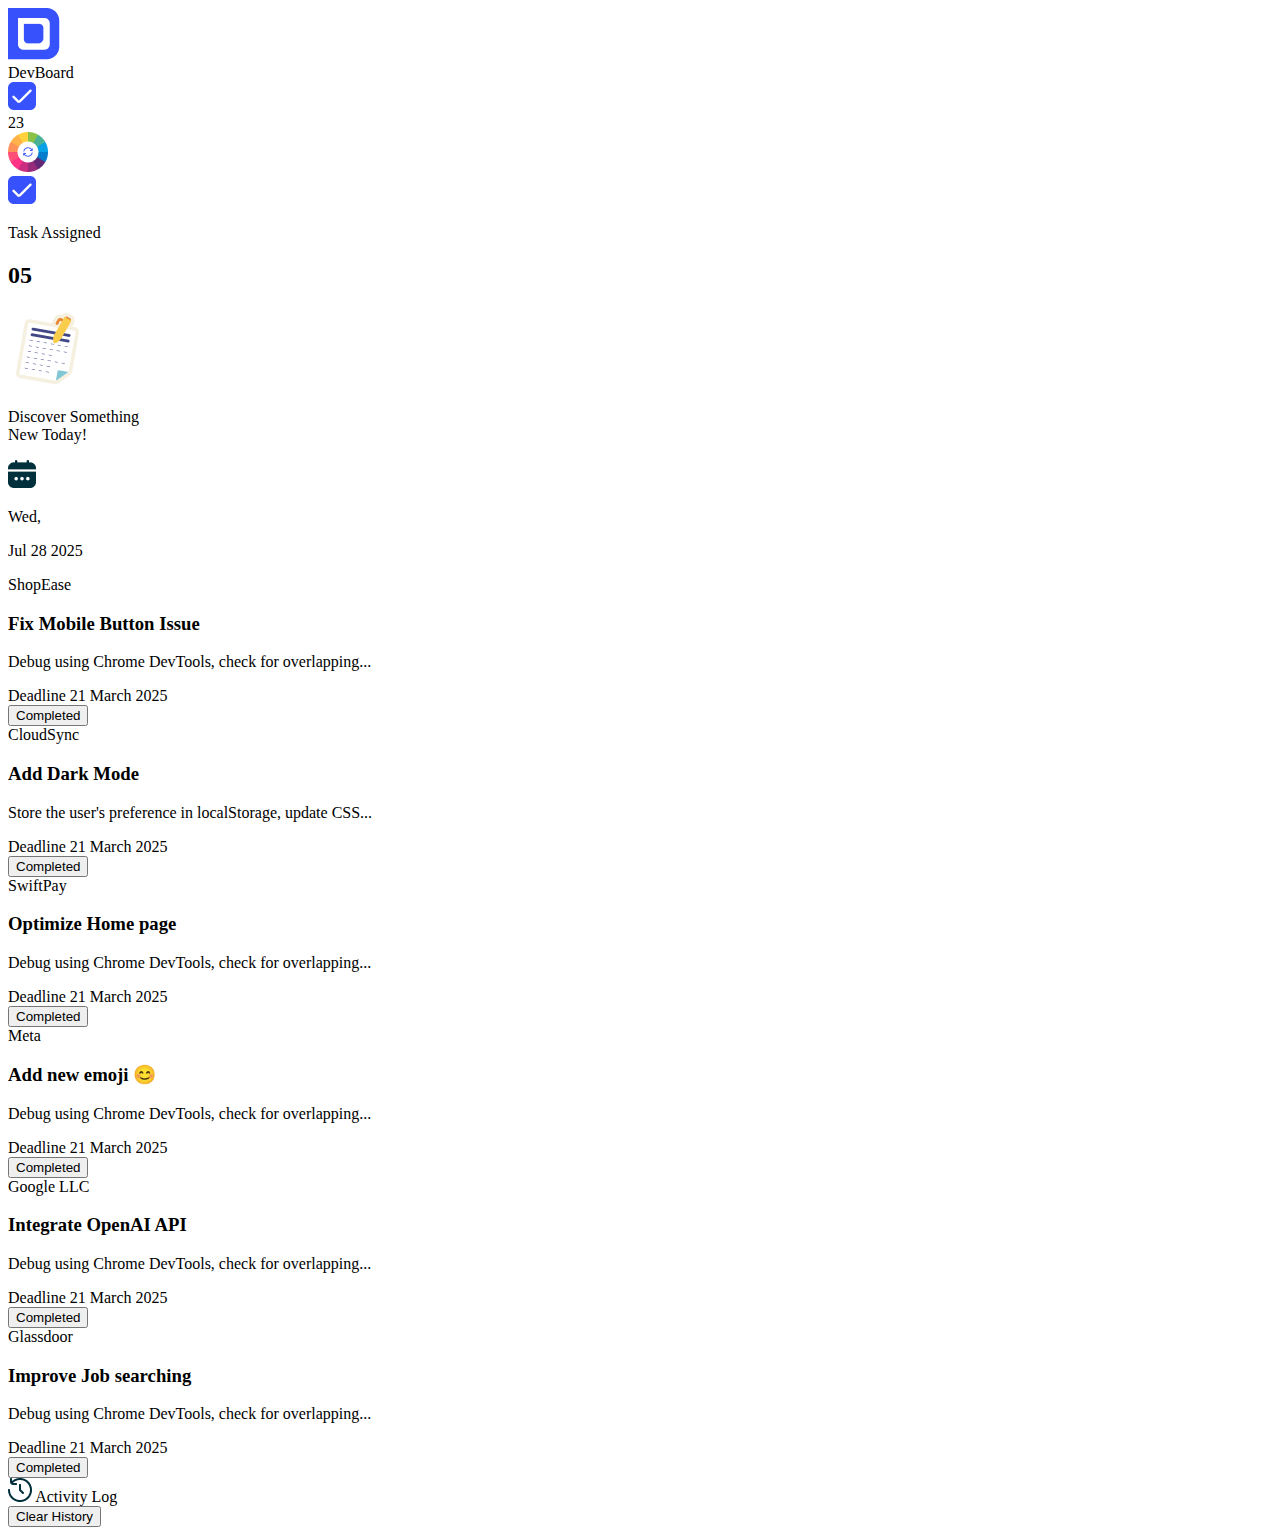
==== index.html @ 0753db9e "added second commit" ====
<!DOCTYPE html>
<html lang="en">
<head>
    <meta charset="UTF-8">
    <meta name="viewport" content="width=device-width, initial-scale=1.0">
    <title>Document</title>
    <link rel="preconnect" href="https://fonts.googleapis.com">
<link rel="preconnect" href="https://fonts.gstatic.com" crossorigin>
<link href="https://fonts.googleapis.com/css2?family=Poppins:ital,wght@0,100;0,200;0,300;0,400;0,500;0,600;0,700;0,800;0,900;1,100;1,200;1,300;1,400;1,500;1,600;1,700;1,800;1,900&display=swap" rel="stylesheet">
    <link rel="stylesheet" href="style/new.css">
</head>
<body class="poppins-regular">
    <header class="header">
        <div class="dev">
            <img src="assets/logo.png" alt="">
            <div class="logo"><span class="n1">Dev</span><span class="n2">Board</span></div>
        </div>
        <div class="header-right">
          <div class="checkpoint">
            <div class="checkpoint-icon">
              <img src="assets/checkbox.png" alt="">
            </div> <span class="checkpoint-count" id="checkpointCount">23</span>
          </div>
          <div class="theme-switcher">
            <img class="theme-switcher-icon" src="assets/theme-btn.png" alt="">
          </div>
        </div>
    </header>

    <div class=" dashboard dashboard-content">

        <div class="dashboard-top">
        <div class="task-assigned">
          <div class=" icon task-icon">
            <img src="assets/checkbox.png" alt="">
          </div>
          <div class="task-info">
            <p>Task Assigned</p>
            <h2 id="taskAssignedCount">05</h2>
          </div>
        </div>

        <div class="discover-banner" id="discoverBanner">
          <div class="calendar-icon board">
           <img src="assets/board.png" alt="">
          </div>
          <div class="discover-text">
            <p>Discover Something <br> New Today!</p>
          </div>
        </div>

        <div class="date-display">
          <div class=" icon calendar-icon">
           <img src="assets/calender.png" alt="">
          </div>
          <div class="date-info">
            <p>Wed,</p>
            <p>Jul 28 2025</p>
          </div>
        </div>
      </div>

      <div class="main-content-wrapper">
        <div class="task-grid">
          <div class="task-card">
            <div class="task-card-header">
              <span class="company">ShopEase</span>
            </div>
            <h3 class="task-title">Fix Mobile Button Issue</h3>
            <p class="task-description">Debug using Chrome DevTools, check for overlapping...</p>
            <div class="task-footer">
              <div class="deadline">
                <span>Deadline</span>
                <span>21 March 2025</span>
              </div>
              <button class="completed-btn" id="completeBtn1">Completed</button>
            </div>
          </div>

          <div class="task-card">
            <div class="task-card-header">
              <span class="company">CloudSync</span>
            </div>
            <h3 class="task-title">Add Dark Mode</h3>
            <p class="task-description">Store the user's preference in localStorage, update CSS...</p>
            <div class="task-footer">
              <div class="deadline">
                <span>Deadline</span>
                <span>21 March 2025</span>
              </div>
              <button class="completed-btn" id="completeBtn2">Completed</button>
            </div>
          </div>

          <div class="task-card">
            <div class="task-card-header">
              <span class="company">SwiftPay</span>
            </div>
            <h3 class="task-title">Optimize Home page</h3>
            <p class="task-description">Debug using Chrome DevTools, check for overlapping...</p>
            <div class="task-footer">
              <div class="deadline">
                <span>Deadline</span>
                <span>21 March 2025</span>
              </div>
              <button class="completed-btn" id="completeBtn3">Completed</button>
            </div>
          </div>

          <div class="task-card">
            <div class="task-card-header">
              <span class="company">Meta</span>
            </div>
            <h3 class="task-title">Add new emoji 😊</h3>
            <p class="task-description">Debug using Chrome DevTools, check for overlapping...</p>
            <div class="task-footer">
              <div class="deadline">
                <span>Deadline</span>
                <span>21 March 2025</span>
              </div>
              <button class="completed-btn" id="completeBtn4">Completed</button>
            </div>
          </div>

          <div class="task-card">
            <div class="task-card-header">
              <span class="company">Google LLC</span>
            </div>
            <h3 class="task-title">Integrate OpenAI API</h3>
            <p class="task-description">Debug using Chrome DevTools, check for overlapping...</p>
            <div class="task-footer">
              <div class="deadline">
                <span>Deadline</span>
                <span>21 March 2025</span>
              </div>
              <button class="completed-btn" id="completeBtn5">Completed</button>
            </div>
          </div>

          <div class="task-card">
            <div class="task-card-header">
              <span class="company">Glassdoor</span>
            </div>
            <h3 class="task-title">Improve Job searching</h3>
            <p class="task-description">Debug using Chrome DevTools, check for overlapping...</p>
            <div class="task-footer">
              <div class="deadline">
                <span>Deadline</span>
                <span>21 March 2025</span>
              </div>
              <button class="completed-btn" id="completeBtn6">Completed</button>
            </div>
          </div>
        </div>


        <div class="activity-log">
          <div class="activity-header">
            <div class="activity-title">
              <img src="assets/activity.png" alt="">
              <span>Activity Log</span>
            </div>
            <button class="clear-history" id="clearHistoryBtn">Clear History</button>
          </div>
          <div class="activity-items" id="activityItemsContainer">
              </div>
        </div>
      </div>


    </div>
    <script src="js/new.js"></script>
</body>
</html>
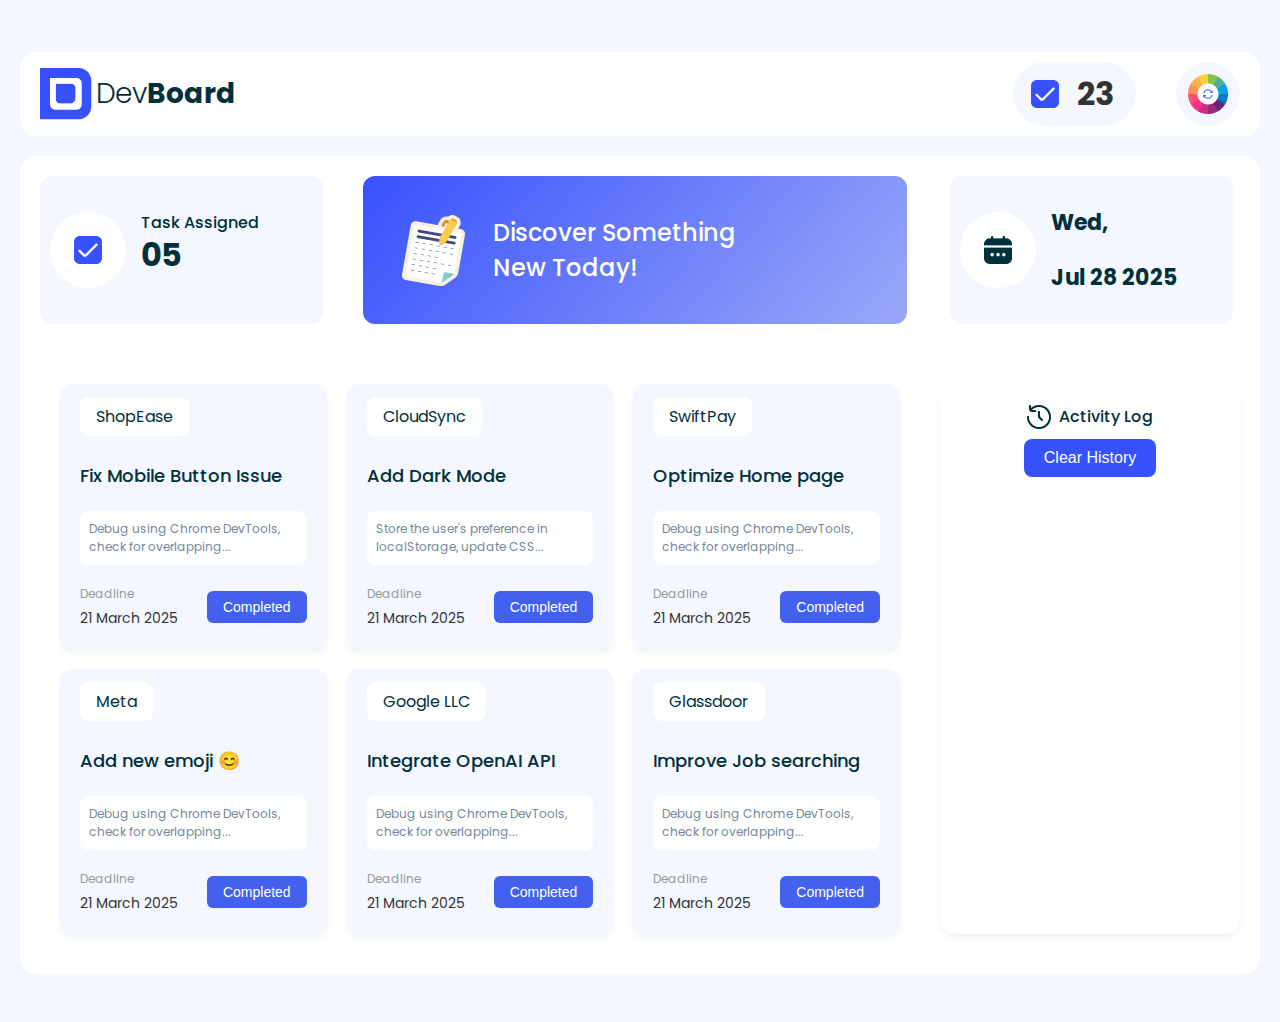
==== commit d49e29c4: "added third commit" ====
--- a/index.html
+++ b/index.html
@@ -7,7 +7,7 @@
     <link rel="preconnect" href="https://fonts.googleapis.com">
 <link rel="preconnect" href="https://fonts.gstatic.com" crossorigin>
 <link href="https://fonts.googleapis.com/css2?family=Poppins:ital,wght@0,100;0,200;0,300;0,400;0,500;0,600;0,700;0,800;0,900;1,100;1,200;1,300;1,400;1,500;1,600;1,700;1,800;1,900&display=swap" rel="stylesheet">
-    <link rel="stylesheet" href="style/new.css">
+    <link rel="stylesheet" href="styles/style.css">
 </head>
 <body class="poppins-regular">
     <header class="header">
--- a/styles/style.css
+++ b/styles/style.css
@@ -0,0 +1,404 @@
+.poppins-regular {
+    font-family: "Poppins";
+    font-weight: 400;
+    font-style: normal;
+}
+
+body {
+    background-color: #F4F7FF;
+    color: #333;
+    display: flex;
+    flex-direction: column;
+    justify-content: center;
+    align-items: center;
+    min-height: 100vh;
+    padding: 20px;
+}
+
+.n1 {
+    font-weight: 300;
+    color: #00303C;
+
+}
+
+.n2 {
+    font-weight: 700;
+    color: #00303C;
+}
+
+.dev {
+    display: flex;
+    align-items: center;
+    gap: 4px;
+}
+
+.header {
+    display: flex;
+    width: 1200px;
+    justify-content: space-between;
+    align-items: center;
+    padding: 10px 20px;
+    background-color: white;
+    border-radius: 16px;
+    margin-top: 24px;
+}
+
+.logo {
+    font-size: 28px;
+
+}
+
+.header-right {
+    display: flex;
+    align-items: center;
+    gap: 20px;
+}
+
+.checkpoint {
+    display: flex;
+    justify-content: space-between;
+    align-items: center;
+    width: 123px;
+    height: 64px;
+    border-radius: 32px;
+    background-color: #F4F7FF;
+    margin-right: 20px;
+}
+
+.checkpoint-icon {
+    width: 28px;
+    height: 28px;
+    padding: 18px;
+    display: inline-block;
+}
+
+.checkpoint-count {
+    font-size: 32px;
+
+    width: 62px;
+
+    font-weight: 700;
+    color: #333;
+
+}
+
+.theme-switcher {
+    width: 64px;
+    height: 64px;
+    display: flex;
+    align-items: center;
+    justify-content: center;
+    border-radius: 32px;
+    overflow: hidden;
+    margin-right: 0px;
+    background-color: #F4F7FF;
+
+}
+
+.theme-switcher-icon {
+    width: 40px;
+    height: 40px;
+}
+
+
+
+.dashboard {
+    background-color: white;
+    width: 1200px;
+    border-radius: 16px;
+    overflow: hidden;
+    margin-top: 20px;
+    margin-bottom: 20px;
+}
+
+
+
+/* Dashboard content */
+.dashboard-content {
+    padding: 20px;
+    display: flex;
+    flex-direction: column;
+    gap: 20px;
+    position: relative;
+}
+
+/* Dashboard top section */
+.dashboard-top {
+    display: grid;
+    grid-template-columns: 1fr 2fr 1fr;
+    gap: 20px;
+}
+
+.task-assigned,
+.date-display {
+    background-color: #F4F7FF;
+    border-radius: 12px;
+    padding: 10px;
+    display: flex;
+    align-items: center;
+    gap: 15px;
+    width: 263px;
+    height: 128px;
+
+}
+
+.icon {
+    background-color: white;
+    width: 64px;
+    height: 64px;
+    padding: 18px;
+    border-radius: 50%;
+}
+
+.task-icon,
+.calendar-icon {
+    width: 40px;
+    height: 40px;
+    display: flex;
+    align-items: center;
+    justify-content: center;
+
+}
+
+.task-info p {
+    font-size: 16px;
+    font-weight: 500;
+    color: #00303C
+}
+
+.date-info p {
+    font-size: 22px;
+    font-weight: 700;
+    color: #00303C
+}
+
+
+.task-info h2 {
+    font-size: 32px;
+    font-weight: 700;
+    color: #00303C;
+    margin-top: -20px;
+}
+
+.discover-banner {
+    border-radius: 12px;
+    background: linear-gradient(130.70deg, rgb(55, 82, 253) 0.419%, rgb(108, 127, 250) 52.66%, rgb(155, 168, 248) 99.733%);
+    padding: 10px;
+    display: flex;
+    align-items: center;
+    width: 524px;
+    height: 128px;
+    gap: 40px;
+    margin-left: 13px
+}
+
+.board {
+    margin-left: 40px;
+}
+
+.discover-banner .calendar-icon {
+    color: white;
+}
+
+.discover-text p {
+    font-size: 24px;
+    font-weight: 500;
+    color: #FFFFFF;
+}
+
+/* Main content layout */
+.main-content-wrapper {
+    display: flex;
+    gap: 20px;
+    margin-top: 20px;
+}
+
+/* Activity log */
+.activity-log {
+    background-color: white;
+    border-radius: 16px;
+    box-shadow: 0 4px 6px rgba(0, 0, 0, 0.05);
+    box-sizing: border-box;
+    padding: 20px;
+    width: 300px;
+    flex-shrink: 0;
+    margin-top: 20px;
+    margin-bottom: 20px;
+   
+}
+
+.activity-header {
+    display: flex;
+    flex-direction: column;
+    justify-content: center;
+    align-items: center;
+    margin-bottom: 15px;
+    text-align: center;
+}
+
+.activity-title {
+    display: flex;
+    align-items: center;
+    gap: 8px;
+    font-weight: 500;
+    font-size: 20;
+    color: #00303C;
+    margin-bottom: 10px;
+    justify-content: center;
+}
+
+ .activity-title svg {
+    width: 20px;
+    height: 20px;
+    color: #4361ee;
+} 
+
+.clear-history {
+    background-color: #3752FD;
+    color: white;
+    border: none;
+    border-radius: 8px;
+    padding: 10px 20px 10px 20px;
+    font-size: 16px;
+    font-weight: 500;
+    cursor: pointer;
+    transition: background-color 0.2s;
+}
+
+.clear-history:hover {
+    background-color: #3651d4;
+}
+
+
+
+/* Task grid */
+.task-grid {
+    display: grid;
+    grid-template-columns: repeat(3, 1fr);
+    gap: 20px;
+    flex-grow: 1;
+    border-radius: 12px;
+    padding: 20px;
+}
+
+.task-card {
+    background-color: #F4F7FF;
+     border-radius: 12px; 
+    padding: 20px;
+    display: flex;
+    flex-direction: column;
+    box-shadow: 0 4px 6px rgba(0, 0, 0, 0.05);
+    
+}
+
+.task-card-header {
+    margin-bottom: 15px;
+}
+
+.company {
+    font-size: 16px;
+    color: #00303C;
+    font-weight: 400;
+    border-radius: 8px;
+    background: rgb(255, 255, 255);
+    padding: 8px 16px 8px 16px;
+}
+
+.task-title {
+    font-size: 18px;
+    font-weight: 500;
+    margin-bottom: 10px;
+    color: #00303C;
+}
+
+.task-description {
+    font-size: 12px;
+    color: lightslategrey;
+    margin-bottom: 20px;
+    flex-grow: 1;
+    overflow-wrap: break-word;
+    font-weight: 400;
+    box-sizing: border-box;
+    border: 0.5px dashed rgba(55, 82, 253, 0);
+    border-radius: 8px;
+    padding: 8px;
+    background: rgb(255, 255, 255);
+
+
+}
+
+ .task-footer {
+    display: flex;
+    justify-content: space-between;
+    align-items: center;
+    margin-top: auto;
+    gap: 15px;
+} 
+
+.deadline {
+    display: flex;
+    flex-direction: column;
+    gap: 5px;
+}
+
+.deadline span:first-child {
+    font-size: 12px;
+    color: #999;
+}
+
+.deadline span:last-child {
+    font-size: 14px;
+    color: #333;
+}
+
+.completed-btn {
+    background-color: #4361ee;
+    color: white;
+    border: none;
+    border-radius: 6px;
+    padding: 8px 16px;
+    font-size: 14px;
+    cursor: pointer;
+    transition: background-color 0.2s;
+   
+}
+
+.completed-btn:hover {
+    background-color: #3651d4;
+}
+
+button.completed-btn:disabled {
+    background-color: #cccccc; 
+    color: #666666;       
+    border: 1px solid #999999; 
+    opacity: 0.7;            
+    cursor: not-allowed;     
+}
+
+
+/* Responsive adjustments - Removed as per instruction */
+/*
+  @media (max-width: 1100px) {
+    .dashboard-top {
+      grid-template-columns: 1fr;
+    }
+  
+    .main-content-wrapper {
+      flex-direction: column;
+    }
+  
+    .activity-log {
+      width: 100%;
+    }
+  
+    .task-grid {
+      grid-template-columns: 1fr;
+    }
+  }
+  
+  @media (min-width: 768px) and (max-width: 1100px) {
+    .task-grid {
+      grid-template-columns: repeat(2, 1fr);
+    }
+  }
+  */